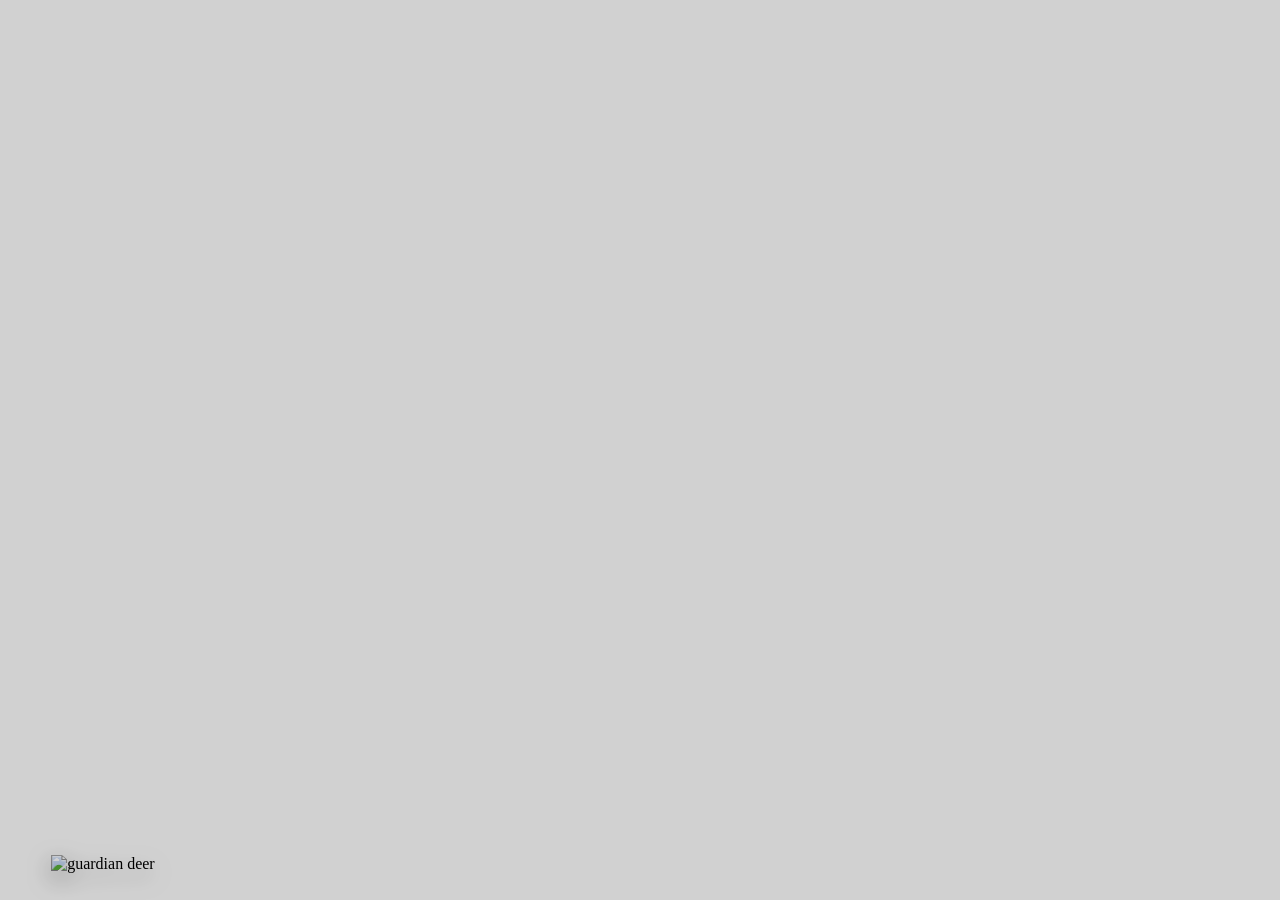
==== 03_程式/level3/level3.html @ 57c37b49 "Add files via upload" ====
<!DOCTYPE html>
<html lang="zh-Hant">
<head>
    <meta charset="UTF-8">
    <meta name="viewport" content="width=device-width, initial-scale=1.0">

    <title>鹿角草原</title>

    <link rel="stylesheet" href="level3.css">
</head>

<body>

<div id="game-container">

    <div id="dark-overlay"></div>

    <img
        id="guardian-deer"
        src="../../02_素材/角色/guardian_deer.png"
        alt="guardian deer"
    >

    <div id="intro-box" class="story-overlay">

        <div id="story-text">
            <p>歡迎來到鹿角草原！</p>
            <p>動物朋友們迷路了……</p>
            <p>請仔細聆聽單字，找出正確的動物圖片，</p>
            <p>幫助牠們回家吧！</p>
            <p>— 鹿角先知</p>
        </div>

        <button id="start-btn" class="hidden">
            GO
        </button>

    </div>

    <div id="game-area" class="hidden">

        <div id="question-panel">

            <div id="progress-text">
                第 1 / 5 題
            </div>

            <button id="play-audio-btn">
                🔊
            </button>

        </div>

        <div id="cards-area"></div>

    </div>

    <div id="complete-box" class="paper-box hidden">

        <p>
            太好了，小小探險家！
        </p>

        <p>
            你成功幫助了許多動物朋友，鹿角草原恢復力量了！
        </p>

        <p>
            這對鹿角不僅是草原的寶物，
        </p>

        <p>
            它還能感應遠方失落的魔法......
        </p>

        <img
            id="sacred-antlers"
            src="../../02_素材/圖卡/sacred_antlers.png"
            alt="神聖鹿角"
        >

        <h2>
            獲得神聖鹿角
        </h2>

        <button id="next-btn">
            前往下一區域
        </button>

    </div>

</div>

<audio id="bgm" loop>
    <source
        src="../../04_音檔/Ballerina - Quincas Moreira.mp3"
        type="audio/mpeg">
</audio>

<script src="level3.js"></script>

</body>
</html>
---- 03_程式/level3/level3.css ----
@font-face{
    font-family:"StarPandaKids";
    src:url("../../02_素材/字體/StarPandaKidsBeta2.1.otf") format("opentype");
    font-weight:normal;
    font-style:normal;
}

*{
    margin:0;
    padding:0;
    box-sizing:border-box;
}

html,body{
    width:100%;
    height:100%;
    overflow:hidden;
}

body{
    font-family:"StarPandaKids",cursive;
}

#game-container{
    position:relative;
    width:100vw;
    height:100vh;
    background-image:url("../../02_素材/背景/level3_grassland.png");
    background-size:cover;
    background-position:center;
    overflow:hidden;
}

.story-overlay{
    background:transparent;
}

#dark-overlay{
    display:none;
}

.hidden{
    display:none !important;
}

#guardian-deer{
    position:absolute;
    left:4%;
    bottom:3%;
    width:18vw;
    max-width:230px;
    z-index:20;
    filter:drop-shadow(0 8px 12px rgba(0,0,0,.35));
}

.paper-box{
    position:absolute;
    left:50%;
    top:50%;
    transform:translate(-50%,-50%);
    width:700px;
    max-width:86vw;
    padding:34px 40px;
    text-align:center;
    z-index:30;

    background:rgba(255,238,190,.94);
    border:5px solid #8b5a2b;
    border-radius:24px;
    box-shadow:0 12px 35px rgba(0,0,0,.45);
}

.paper-box p{
    font-size:32px;
    line-height:1.55;
    color:#4b2b12;
}

.paper-box button,
#play-audio-btn{
    margin-top:24px;
    padding:12px 34px;
    border:none;
    border-radius:999px;
    font-family:"StarPandaKids",cursive;
    font-size:26px;
    color:#fff;
    background:linear-gradient(180deg,#d89b3a,#9b5a16);
    cursor:pointer;
    box-shadow:0 6px 0 #6b3a0c,0 10px 18px rgba(0,0,0,.3);
}

.paper-box button:active,
#play-audio-btn:active{
    transform:translateY(4px);
    box-shadow:0 2px 0 #6b3a0c,0 6px 12px rgba(0,0,0,.25);
}

#game-area{
    position:absolute;
    inset:0;
    z-index:15;
}

#question-panel{
    position:absolute;
    top:7%;
    left:50%;
    transform:translateX(-50%);
    text-align:center;
    z-index:25;
}

#progress-text{
    font-size:34px;
    color:#fff8c9;
    text-shadow:
        0 0 8px rgba(0,0,0,.9),
        0 0 18px rgba(255,210,90,.9);
}

#play-audio-btn{
    font-size:28px;
}

#cards-area{
    position:absolute;
    left:50%;
    top:53%;
    transform:translate(-50%,-50%);
    width:620px;
    max-width:78vw;

    display:grid;
    grid-template-columns:repeat(2,1fr);
    gap:28px;
    z-index:22;
}

.animal-card{
    height:170px;
    border-radius:28px;
    border:4px solid rgba(255,255,255,.85);
    background:rgba(255,248,220,.88);
    display:flex;
    align-items:center;
    justify-content:center;
    cursor:pointer;

    box-shadow:
        0 10px 22px rgba(0,0,0,.28),
        inset 0 0 18px rgba(255,255,255,.75);

    transition:.25s ease;
}

.animal-card:hover{
    transform:scale(1.05);
}

.animal-card img{
    max-width:78%;
    max-height:82%;
    object-fit:contain;
    pointer-events:none;
}

.animal-card.correct{
    animation:correctGlow .7s ease forwards;
}

.animal-card.wrong{
    animation:wrongShake .45s ease;
}

@keyframes correctGlow{
    0%{transform:scale(1);}
    50%{
        transform:scale(1.12);
        box-shadow:0 0 35px rgba(255,232,120,1);
    }
    100%{
        transform:scale(1);
        box-shadow:0 0 25px rgba(255,232,120,.9);
    }
}

@keyframes wrongShake{
    0%,100%{transform:translateX(0);}
    20%{transform:translateX(-10px);}
    40%{transform:translateX(10px);}
    60%{transform:translateX(-8px);}
    80%{transform:translateX(8px);}
}

#sacred-antlers{
    width:170px;
    max-width:42vw;
    margin:20px auto 4px;
    display:block;
    animation:antlersFloat 2.4s ease-in-out infinite;
    filter:drop-shadow(0 0 18px rgba(255,220,90,.9));
}

#complete-box h2{
    margin-top:8px;
    font-size:42px;
    color:#7a3f10;
    text-shadow:0 0 8px rgba(255,230,140,.9);
}

#next-btn{
    opacity:0;
    pointer-events:none;
}

#next-btn.show{
    opacity:1;
    pointer-events:auto;
}

@keyframes antlersFloat{
    0%,100%{
        transform:translateY(0);
    }
    50%{
        transform:translateY(-12px);
    }
}

.title-line{
    font-size:42px !important;
}

.main-line{
    font-size:34px !important;
}

.story-overlay{
    position:absolute;
    inset:0;
    z-index:30;
    background:rgba(0,0,0,.18);
}

#story-text{
    position:absolute;
    left:50%;
    top:70%;
    transform:translateX(-50%);
    width:760px;
    max-width:86vw;
    text-align:center;
    color:white;
    opacity:0;
    pointer-events:none;
}

#story-text.play{
    animation:level3StoryRise 12s linear forwards;
}

#story-text p{
    font-size:34px;
    line-height:1.9;
    margin:6px 0;
    text-shadow:
        0 0 10px rgba(0,0,0,1),
        0 0 18px rgba(255,240,180,.6);
}

#story-text p:first-child{
    font-size:46px;
    color:#fff2b0;
}

@keyframes level3StoryRise{
    0%{
        top:70%;
        opacity:0;
    }

    12%{
        opacity:1;
    }

    72%{
        top:25%;
        opacity:1;
    }

    100%{
        top:16%;
        opacity:1;
    }
}

#start-btn{
    position:absolute;
    left:50%;
    bottom:10%;

    transform:translateX(-50%);

    padding:18px 50px;

    border:none;
    border-radius:999px;

    font-family:"StarPandaKids",cursive;
    font-size:34px;

    color:#fff8e8;

    background:
    linear-gradient(
        180deg,
        #d89b3a,
        #9b5a16
    );

    box-shadow:
        0 8px 0 #6b3a0c,
        0 15px 25px rgba(0,0,0,.35);

    cursor:pointer;

    opacity:0;
    pointer-events:none;

    transition:.8s;

    z-index:50;
}

#start-btn.show{
    opacity:1;
    pointer-events:auto;
}

#start-btn:hover{
    transform:
        translateX(-50%)
        translateY(-3px)
        scale(1.05);
}

#start-btn:active{
    transform:
        translateX(-50%)
        translateY(3px);

    box-shadow:
        0 3px 0 #6b3a0c,
        0 8px 12px rgba(0,0,0,.25);
}
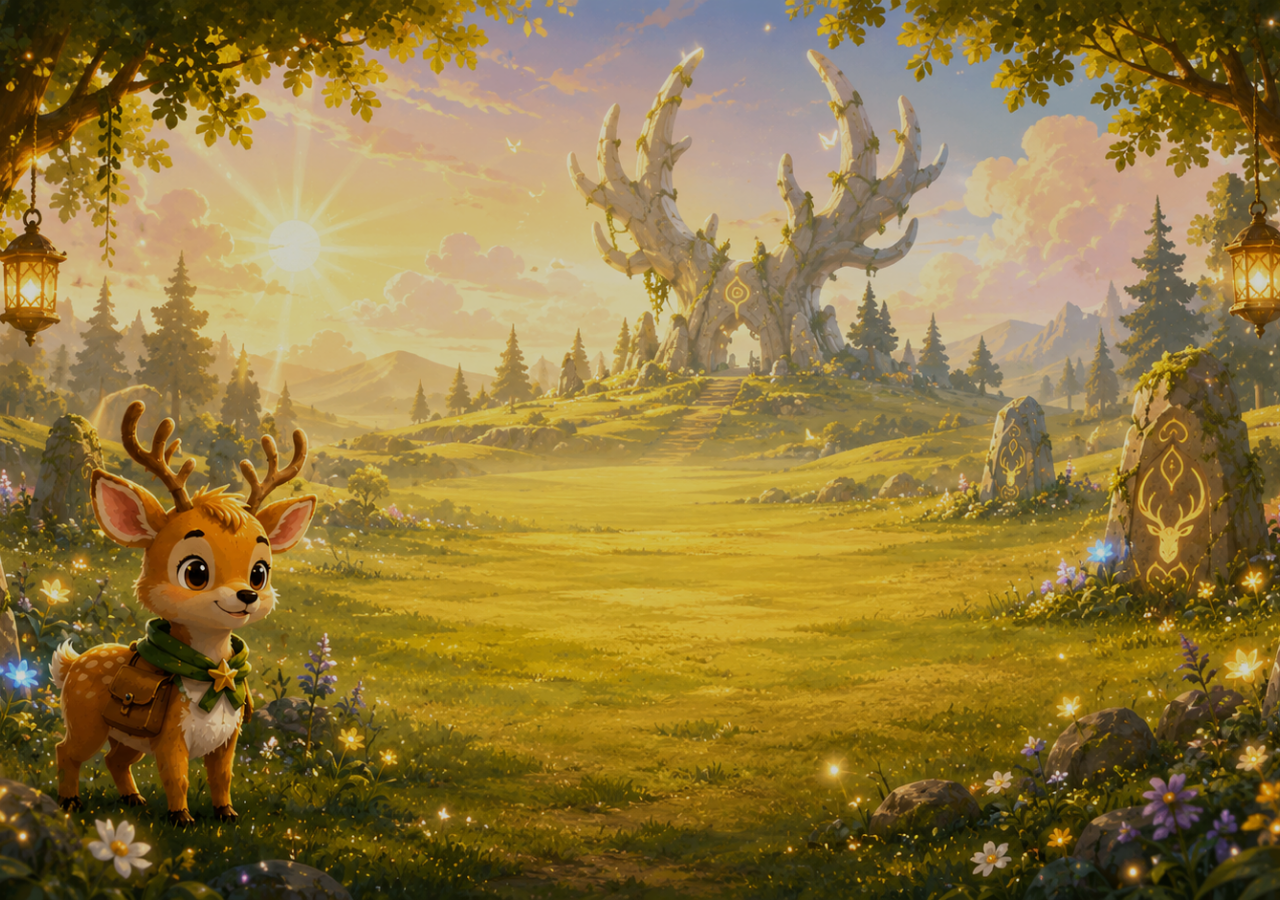
==== commit a7bf91e4: "Add files via upload" ====
--- a/03_程式/level3/level3.html
+++ b/03_程式/level3/level3.html
@@ -14,12 +14,6 @@
 <div id="game-container">
 
     <div id="dark-overlay"></div>
-
-    <img
-        id="guardian-deer"
-        src="../../02_素材/角色/guardian_deer.png"
-        alt="guardian deer"
-    >
 
     <div id="intro-box" class="story-overlay">
 
